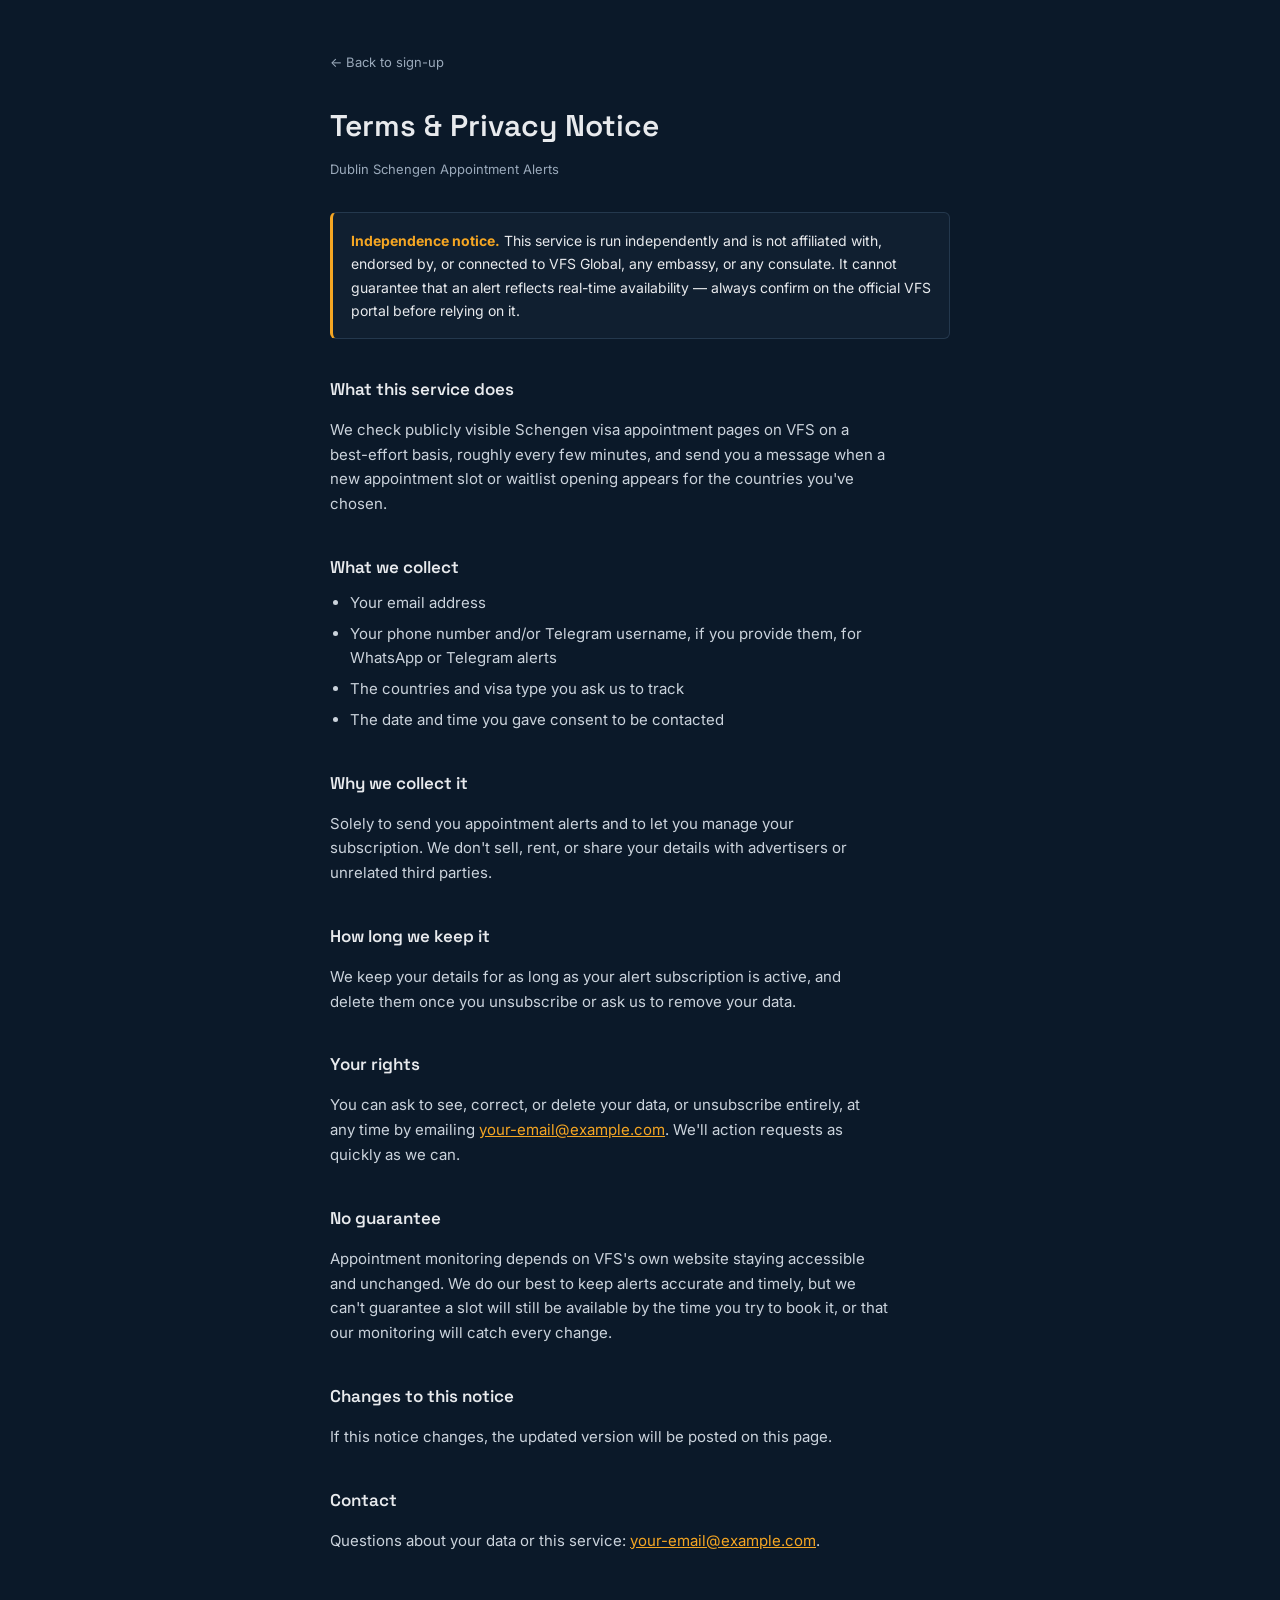
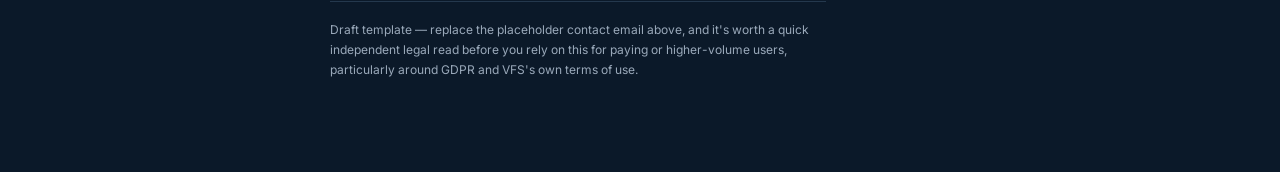
==== pages/tos.html @ 721934e8 "Add subscription page Next: * Connect db; * Connect Whatsapp/Telegram;" ====
<!DOCTYPE html>
<html lang="en">

<head>
    <meta charset="UTF-8">
    <meta name="viewport" content="width=device-width, initial-scale=1.0">
    <title>Terms &amp; Privacy Notice — Dublin Schengen Appointment Alerts</title>
    <link rel="preconnect" href="https://fonts.googleapis.com">
    <link rel="preconnect" href="https://fonts.gstatic.com" crossorigin>
    <link
        href="https://fonts.googleapis.com/css2?family=Space+Grotesk:wght@500;600;700&family=Inter:wght@400;500;600&display=swap"
        rel="stylesheet">
    <link rel="stylesheet" href="/pages/assets/css/tos.css">
</head>

<body>
    <div class="page">

        <a class="back" href="/pages/index.html">&larr; Back to sign-up</a>

        <h1>Terms &amp; Privacy Notice</h1>
        <p class="updated">Dublin Schengen Appointment Alerts</p>

        <div class="callout">
            <strong>Independence notice.</strong> This service is run independently and is not affiliated with, endorsed
            by, or connected to VFS Global, any embassy, or any consulate. It cannot guarantee that an alert reflects
            real-time availability — always confirm on the official VFS portal before relying on it.
        </div>

        <h2>What this service does</h2>
        <p>We check publicly visible Schengen visa appointment pages on VFS on a best-effort basis, roughly every few
            minutes, and send you a message when a new appointment slot or waitlist opening appears for the countries
            you've chosen.</p>

        <h2>What we collect</h2>
        <ul>
            <li>Your email address</li>
            <li>Your phone number and/or Telegram username, if you provide them, for WhatsApp or Telegram alerts</li>
            <li>The countries and visa type you ask us to track</li>
            <li>The date and time you gave consent to be contacted</li>
        </ul>

        <h2>Why we collect it</h2>
        <p>Solely to send you appointment alerts and to let you manage your subscription. We don't sell, rent, or share
            your details with advertisers or unrelated third parties.</p>

        <h2>How long we keep it</h2>
        <p>We keep your details for as long as your alert subscription is active, and delete them once you unsubscribe
            or ask us to remove your data.</p>

        <h2>Your rights</h2>
        <p>You can ask to see, correct, or delete your data, or unsubscribe entirely, at any time by emailing <a
                href="mailto:your-email@example.com">your-email@example.com</a>. We'll action requests as quickly as we
            can.</p>

        <h2>No guarantee</h2>
        <p>Appointment monitoring depends on VFS's own website staying accessible and unchanged. We do our best to keep
            alerts accurate and timely, but we can't guarantee a slot will still be available by the time you try to
            book it, or that our monitoring will catch every change.</p>

        <h2>Changes to this notice</h2>
        <p>If this notice changes, the updated version will be posted on this page.</p>

        <h2>Contact</h2>
        <p>Questions about your data or this service: <a
                href="mailto:your-email@example.com">your-email@example.com</a>.</p>

        <p class="draft-note">Draft template — replace the placeholder contact email above, and it's worth a quick
            independent legal read before you rely on this for paying or higher-volume users, particularly around GDPR
            and VFS's own terms of use.</p>

    </div>
</body>

</html>
---- pages/assets/css/tos.css ----
:root {
    --bg: #0B1929;
    --board-edge: #24384D;
    --amber: #F5A623;
    --ink: #E8EAED;
    --muted: #9AA9BA;
    --card: #101F30;
}

* {
    box-sizing: border-box;
}

body {
    margin: 0;
    background: var(--bg);
    color: var(--ink);
    font-family: 'Inter', -apple-system, sans-serif;
    line-height: 1.65;
    padding: 48px 20px 80px;
}

.page {
    max-width: 620px;
    margin: 0 auto;
}

a {
    color: var(--amber);
}

.back {
    display: inline-block;
    font-size: 13px;
    color: var(--muted);
    text-decoration: none;
    margin-bottom: 28px;
}

.back:hover {
    color: var(--amber);
}

h1 {
    font-family: 'Space Grotesk', sans-serif;
    font-weight: 600;
    font-size: clamp(24px, 4.5vw, 30px);
    margin: 0 0 8px;
}

.updated {
    color: var(--muted);
    font-size: 13px;
    margin: 0 0 32px;
}

h2 {
    font-family: 'Space Grotesk', sans-serif;
    font-weight: 600;
    font-size: 17px;
    margin: 36px 0 10px;
}

p,
li {
    color: #CBD3DC;
    font-size: 15px;
    max-width: 62ch;
}

ul {
    padding-left: 20px;
    margin: 10px 0;
}

li {
    margin-bottom: 6px;
}

.callout {
    background: var(--card);
    border: 1px solid var(--board-edge);
    border-left: 3px solid var(--amber);
    border-radius: 6px;
    padding: 16px 18px;
    margin: 28px 0;
    font-size: 14px;
    color: var(--ink);
}

.callout strong {
    color: var(--amber);
}

.draft-note {
    font-size: 12px;
    color: var(--muted);
    border-top: 1px solid var(--board-edge);
    margin-top: 48px;
    padding-top: 18px;
}
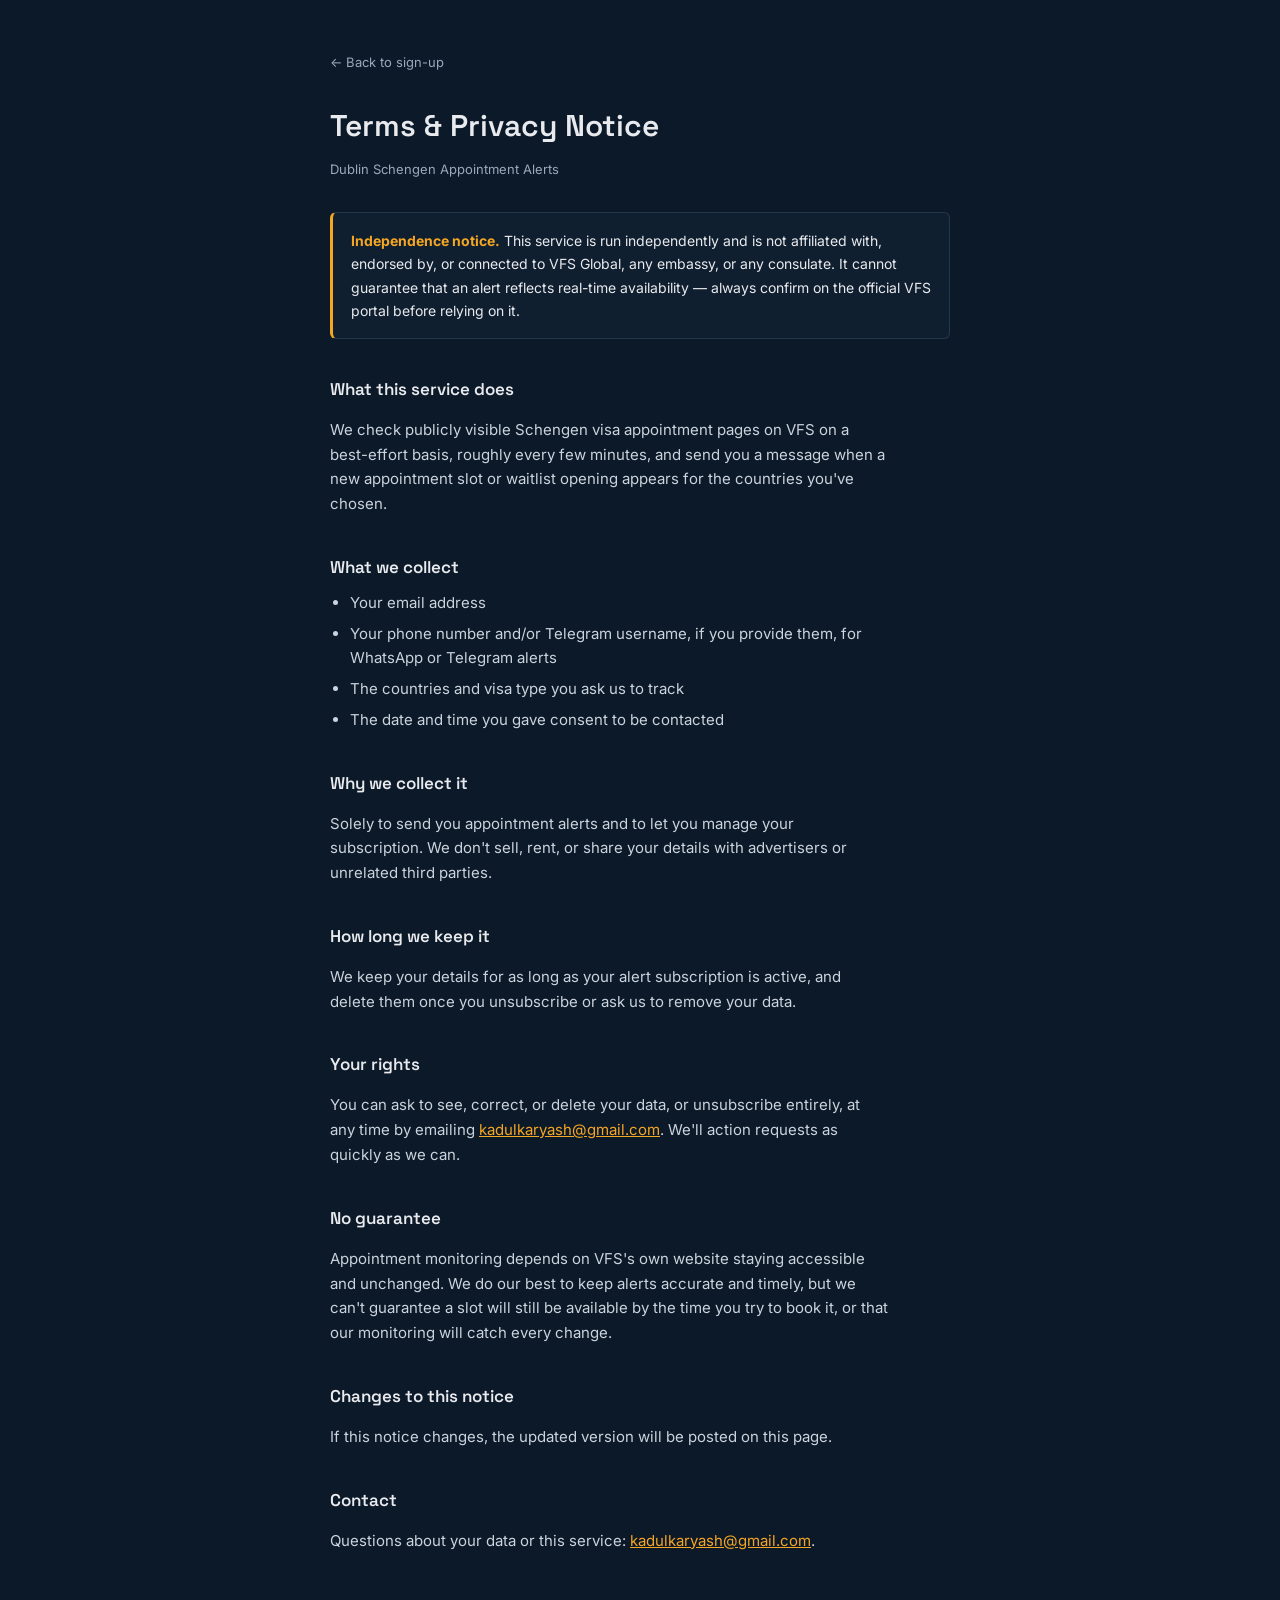
==== commit 68205ec3: "Add Subscription functionality with MongoDB connection" ====
--- a/pages/tos.html
+++ b/pages/tos.html
@@ -16,7 +16,7 @@
 <body>
     <div class="page">
 
-        <a class="back" href="/pages/index.html">&larr; Back to sign-up</a>
+        <a class="back" href="/index/">&larr; Back to sign-up</a>
 
         <h1>Terms &amp; Privacy Notice</h1>
         <p class="updated">Dublin Schengen Appointment Alerts</p>
@@ -50,7 +50,7 @@
 
         <h2>Your rights</h2>
         <p>You can ask to see, correct, or delete your data, or unsubscribe entirely, at any time by emailing <a
-                href="mailto:your-email@example.com">your-email@example.com</a>. We'll action requests as quickly as we
+                href="mailto:kadulkaryash@gmail.com">kadulkaryash@gmail.com</a>. We'll action requests as quickly as we
             can.</p>
 
         <h2>No guarantee</h2>
@@ -63,11 +63,11 @@
 
         <h2>Contact</h2>
         <p>Questions about your data or this service: <a
-                href="mailto:your-email@example.com">your-email@example.com</a>.</p>
+                href="mailto:kadulkaryash@gmail.com">kadulkaryash@gmail.com</a>.</p>
 
-        <p class="draft-note">Draft template — replace the placeholder contact email above, and it's worth a quick
+        <!-- <p class="draft-note">Draft template — replace the placeholder contact email above, and it's worth a quick
             independent legal read before you rely on this for paying or higher-volume users, particularly around GDPR
-            and VFS's own terms of use.</p>
+            and VFS's own terms of use.</p> -->
 
     </div>
 </body>
